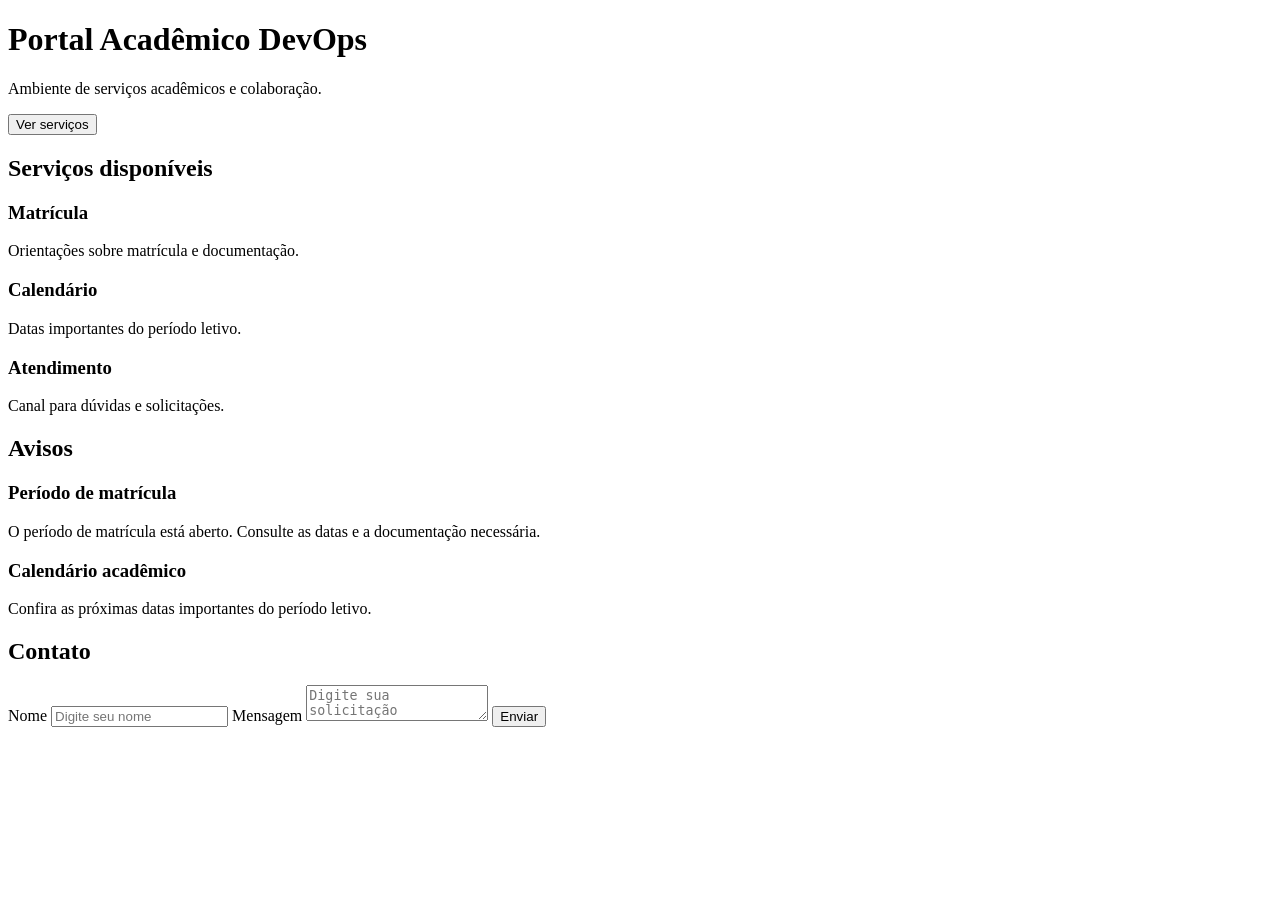
==== index.html @ 6ebe955c "Área de avisos incluída Foi incluída uma section para a área de avisos entre a section "serviços" e " ====
<!DOCTYPE html>
<html lang="en">

<head>
    <meta charset="UTF-8">
    <meta name="viewport" content="width=device-width, initial-scale=1.0">
    <title>Document</title>
</head>

<body>
    <header class="topo">
        <h1>Portal Acadêmico DevOps</h1>
        <p>Ambiente de serviços acadêmicos e colaboração.</p>
        <button id="botaoDestaque">Ver serviços</button>
    </header>
    <main>
        <section id="servicos" class="secao">
            <h2>Serviços disponíveis</h2>
            <div class="cards">
                <article class="card">
                    <h3>Matrícula</h3>
                    <p>Orientações sobre matrícula e documentação.</p>
                </article>
                <article class="card">
                    <h3>Calendário</h3>
                    <p>Datas importantes do período letivo.</p>
                </article>
                <article class="card">
                    <h3>Atendimento</h3>
                    <p>Canal para dúvidas e solicitações.</p>
                </article>
            </div>
        </section>
        <section id="avisos" class="secao">
			<h2>Avisos</h2>
			<div class="avisos">
				<article class="aviso">
					<h3>Período de matrícula</h3>
					<p>O período de matrícula está aberto. Consulte as datas e a documentação necessária.</p>
				</article>
				<article class="aviso">
					<h3>Calendário acadêmico</h3>
					<p>Confira as próximas datas importantes do período letivo.</p>
				</article>
			</div>
		</section>        
        <section class="secao">
            <h2>Contato</h2>
            <form id="formContato">
                <label for="nome">Nome</label>
                <input id="nome" type="text" placeholder="Digite seu nome">
                <label for="mensagem">Mensagem</label>
                <textarea id="mensagem" placeholder="Digite sua solicitação"></textarea>
                <button type="submit">Enviar</button>
            </form>
            <p id="resposta"></p>
        </section>
    </main>
    <script src="script.js"></script>
</body>

</html>
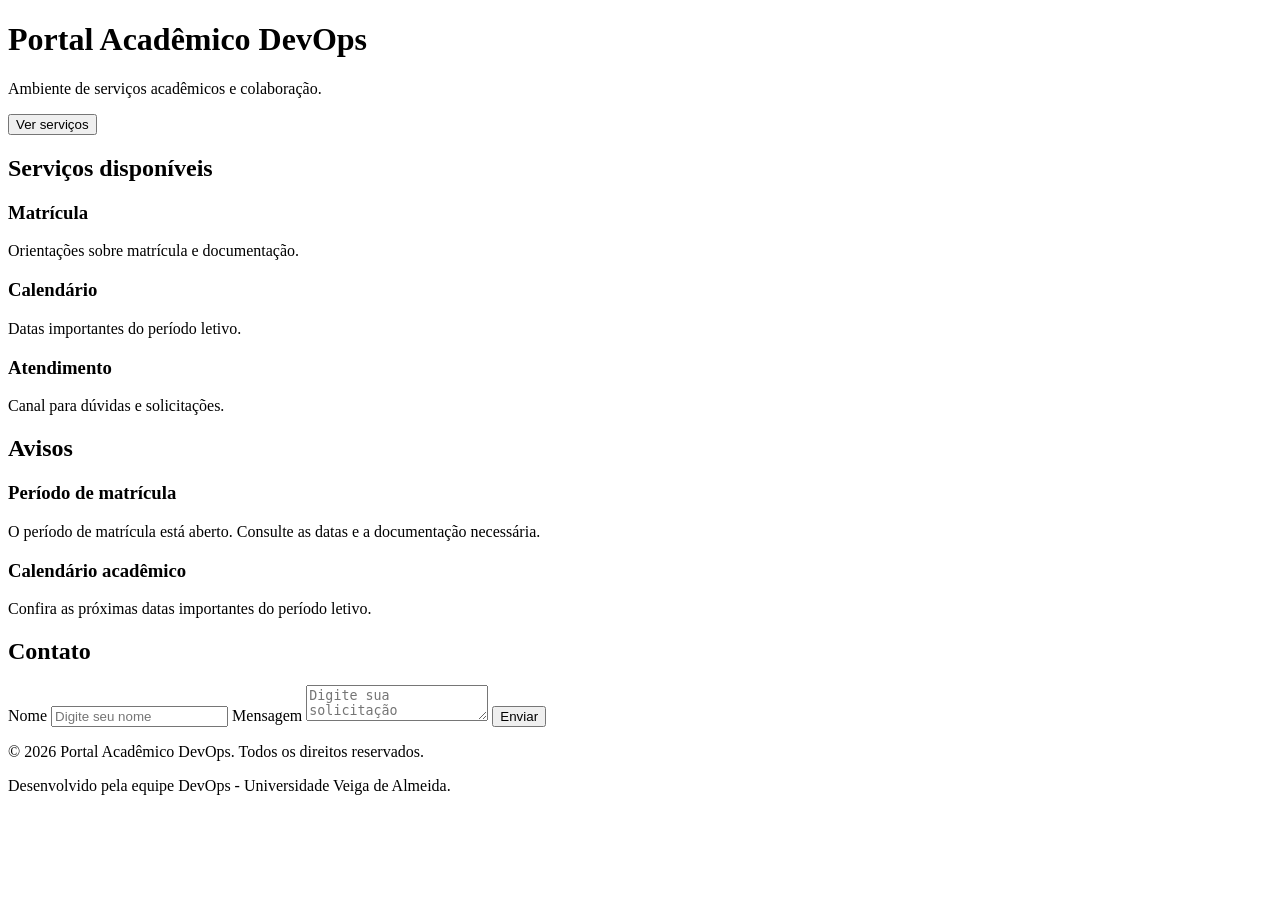
==== commit 4e779539: "Incluído rodapé Incluída um rodapé com informações adicionais sobre o projeto e sobre a equipe." ====
--- a/index.html
+++ b/index.html
@@ -56,6 +56,10 @@
             <p id="resposta"></p>
         </section>
     </main>
+	<footer class="rodape">
+        <p>&copy; 2026 Portal Acadêmico DevOps. Todos os direitos reservados.</p>
+        <p>Desenvolvido pela equipe DevOps - Universidade Veiga de Almeida.</p>
+    </footer>
     <script src="script.js"></script>
 </body>
 
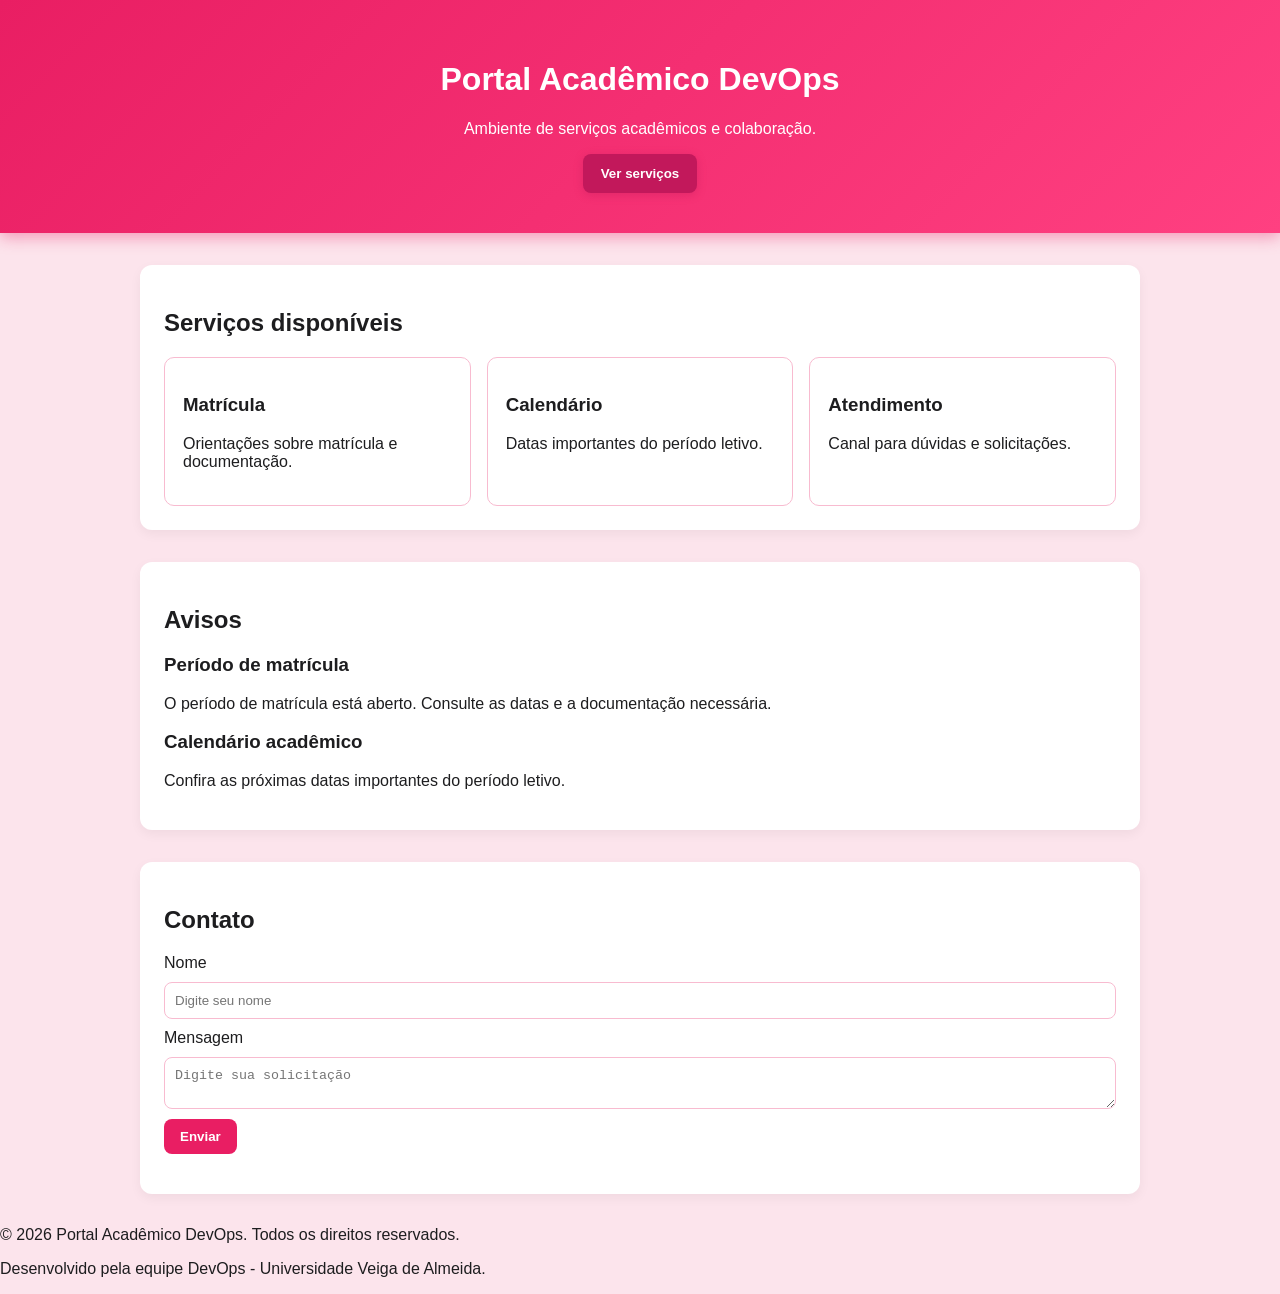
==== commit 605a7ed0: "Merge pull request #2 from KaykeMoraes/feature/estrutura" ====
--- a/index.html
+++ b/index.html
@@ -2,9 +2,10 @@
 <html lang="en">
 
 <head>
-    <meta charset="UTF-8">
-    <meta name="viewport" content="width=device-width, initial-scale=1.0">
-    <title>Document</title>
+  <meta charset="UTF-8">
+  <meta name="viewport" content="width=device-width, initial-scale=1.0">
+  <title>Portal Acadêmico DevOps</title>
+  <link rel="stylesheet" href="style.css">
 </head>
 
 <body>
--- a/style.css
+++ b/style.css
@@ -0,0 +1,102 @@
+* {
+  box-sizing: border-box;
+}
+
+body {
+  margin: 0;
+  font-family: Arial, sans-serif;
+  background: #fce4ec; 
+  color: #1d1d1f;
+}
+
+
+.topo {
+  
+  background: linear-gradient(135deg, #e91e63, #ff4081); 
+  /* Sombra para dar profundidade e separar do conteúdo */
+  box-shadow: 0 4px 15px rgba(233, 30, 99, 0.4); 
+  color: white;
+  padding: 40px 24px;
+  text-align: center;
+}
+
+.topo button {
+  background: #c2185b; 
+  color: white;
+  border: none;
+  padding: 12px 18px;
+  border-radius: 8px;
+  cursor: pointer;
+  font-weight: bold;
+  box-shadow: 0 2px 8px rgba(194, 24, 91, 0.4);
+  transition: all 0.3s ease; 
+}
+
+.topo button:hover {
+  background: #880e4f;
+  transform: translateY(-2px); 
+  box-shadow: 0 6px 12px rgba(194, 24, 91, 0.6); 
+}
+
+
+.secao {
+  width: min(1000px, 92%);
+  margin: 32px auto;
+  background: white;
+  padding: 24px;
+  border-radius: 12px;
+  box-shadow: 0 4px 12px rgba(0, 0, 0, 0.05);
+}
+
+.cards {
+  display: grid;
+  grid-template-columns: repeat(3, 1fr);
+  gap: 16px;
+}
+
+.card {
+  border: 1px solid #f8bbd0; 
+  padding: 18px;
+  border-radius: 10px;
+  background: #ffffff;
+}
+
+form {
+  display: grid;
+  gap: 10px;
+}
+
+input, textarea {
+  width: 100%;
+  padding: 10px;
+  border: 1px solid #f8bbd0;
+  border-radius: 8px;
+  outline: none;
+  transition: border-color 0.3s ease;
+}
+
+input:focus, textarea:focus {
+  border-color: #e91e63;
+}
+
+form button {
+  width: fit-content;
+  padding: 10px 16px;
+  background: #e91e63; 
+  color: white;
+  border: none;
+  border-radius: 8px;
+  cursor: pointer;
+  font-weight: bold;
+  transition: background 0.3s ease;
+}
+
+form button:hover {
+  background: #c2185b;
+}
+
+@media (max-width: 700px) {
+  .cards { 
+    grid-template-columns: 1fr; 
+  }
+}
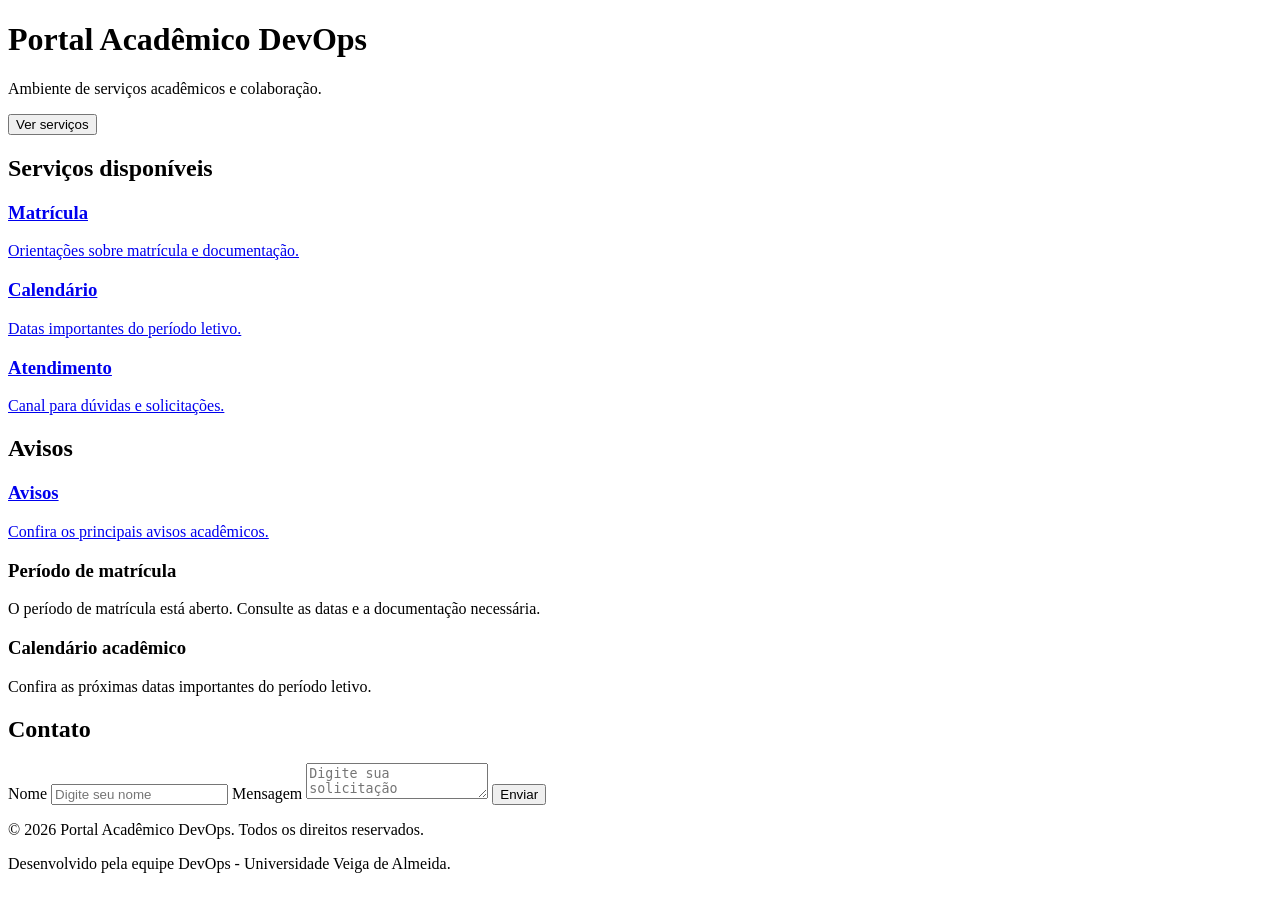
==== commit d74e39e7: "Adicionado o link para as solicitadas Adicionados os links para paginas de matricula, calendários, a" ====
--- a/index.html
+++ b/index.html
@@ -2,10 +2,9 @@
 <html lang="en">
 
 <head>
-  <meta charset="UTF-8">
-  <meta name="viewport" content="width=device-width, initial-scale=1.0">
-  <title>Portal Acadêmico DevOps</title>
-  <link rel="stylesheet" href="style.css">
+    <meta charset="UTF-8">
+    <meta name="viewport" content="width=device-width, initial-scale=1.0">
+    <title>Document</title>
 </head>
 
 <body>
@@ -18,23 +17,27 @@
         <section id="servicos" class="secao">
             <h2>Serviços disponíveis</h2>
             <div class="cards">
-                <article class="card">
-                    <h3>Matrícula</h3>
-                    <p>Orientações sobre matrícula e documentação.</p>
-                </article>
-                <article class="card">
-                    <h3>Calendário</h3>
-                    <p>Datas importantes do período letivo.</p>
-                </article>
-                <article class="card">
-                    <h3>Atendimento</h3>
-                    <p>Canal para dúvidas e solicitações.</p>
-                </article>
+                <a href="matricula.html" class="card">
+   					 <h3>Matrícula</h3>
+   					 <p>Orientações sobre matrícula e documentação.</p>
+				</a>
+                <a href="calendario.html" class="card">
+   		 			<h3>Calendário</h3>
+   			 		<p>Datas importantes do período letivo.</p>
+				</a>
+                <a href="atendimento.html" class="card">
+    				<h3>Atendimento</h3>
+    				<p>Canal para dúvidas e solicitações.</p>
+				</a>
             </div>
         </section>
         <section id="avisos" class="secao">
 			<h2>Avisos</h2>
 			<div class="avisos">
+				<a href="avisos.html" class="card">
+    				<h3>Avisos</h3>
+    				<p>Confira os principais avisos acadêmicos.</p>
+				</a>
 				<article class="aviso">
 					<h3>Período de matrícula</h3>
 					<p>O período de matrícula está aberto. Consulte as datas e a documentação necessária.</p>
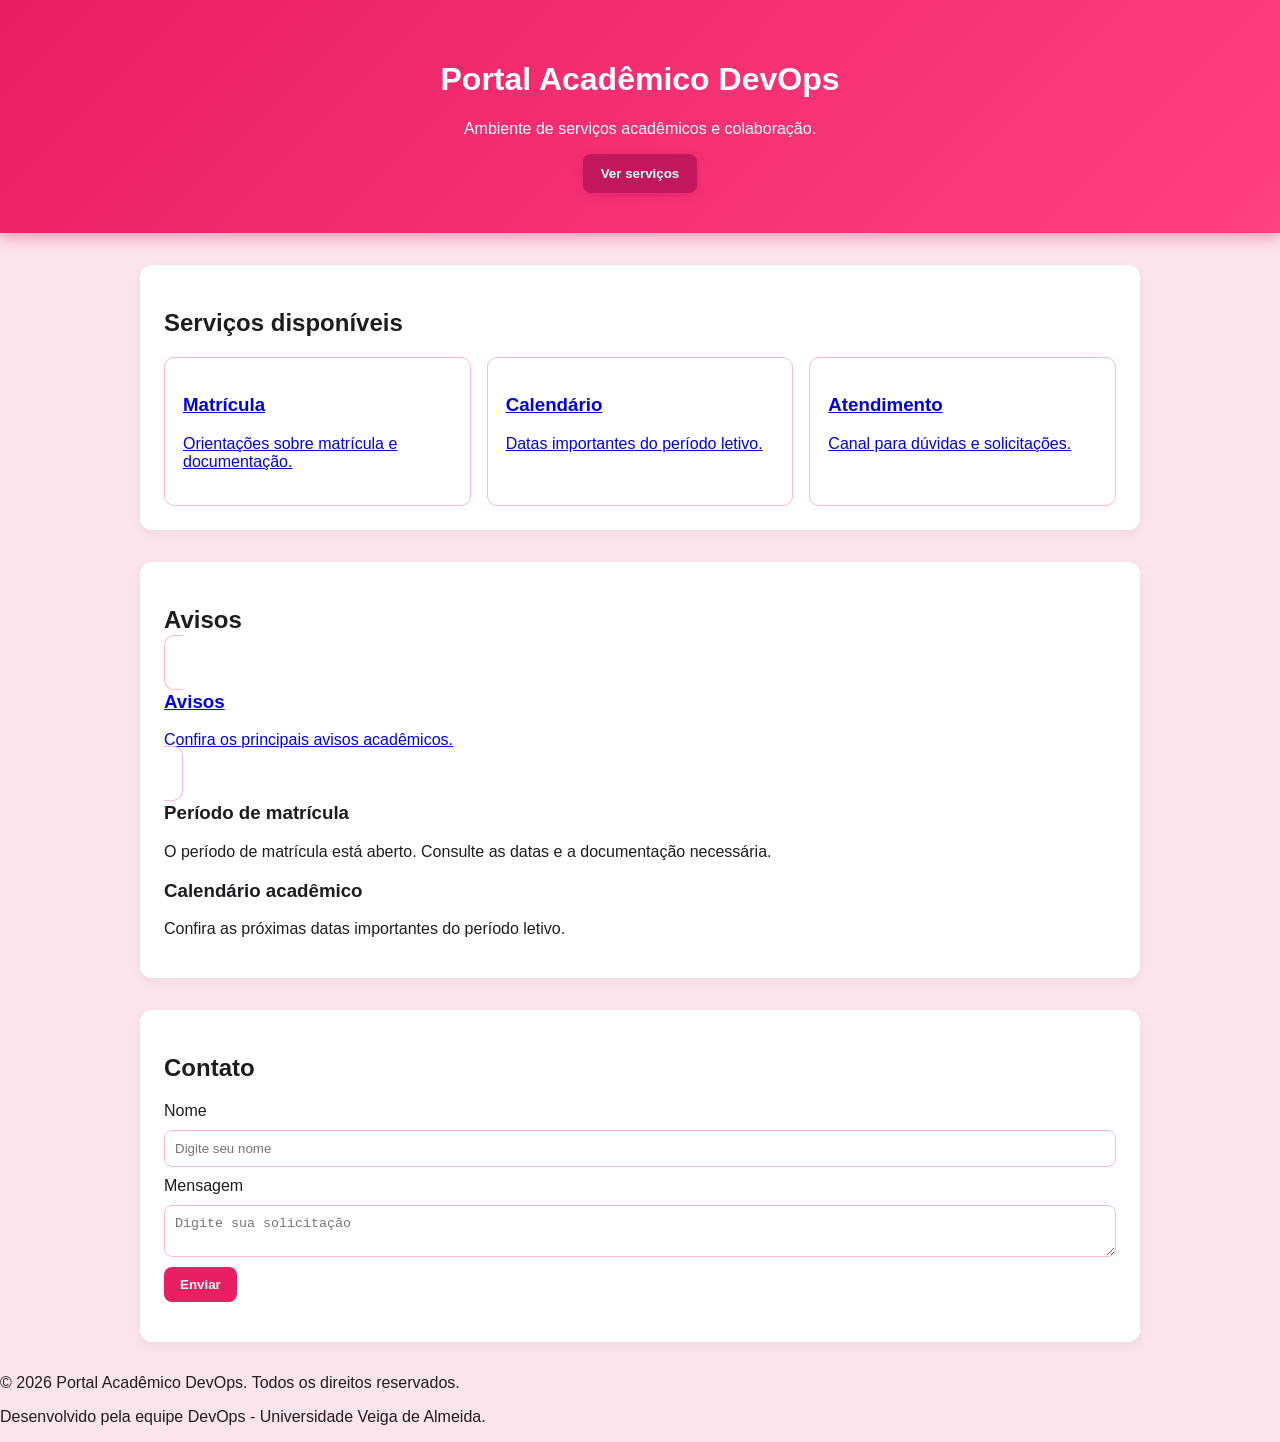
==== commit 88fd279e: "Add stylesheet link to index.html Added a link to the stylesheet in the head section." ====
--- a/index.html
+++ b/index.html
@@ -4,7 +4,8 @@
 <head>
     <meta charset="UTF-8">
     <meta name="viewport" content="width=device-width, initial-scale=1.0">
-    <title>Document</title>
+    <title>Portal Acadêmico DevOps</title>
+	<link rel="stylesheet" href="style.css">
 </head>
 
 <body>
--- a/style.css
+++ b/style.css
@@ -0,0 +1,99 @@
+* {
+  box-sizing: border-box;
+}
+
+body {
+  margin: 0;
+  font-family: Arial, sans-serif;
+  background: #fce4ec;
+  color: #1d1d1f;
+}
+
+
+.topo {
+  background: linear-gradient(135deg, #e91e63, #ff4081); 
+  /* Sombra para dar profundidade e separar do conteúdo */
+  box-shadow: 0 4px 15px rgba(233, 30, 99, 0.4); 
+  color: white;
+  padding: 40px 24px;
+  text-align: center;
+}
+
+.topo button {
+  background: #c2185b;
+  color: white;
+  border: none;
+  padding: 12px 18px;
+  border-radius: 8px;
+  cursor: pointer;
+  font-weight: bold;
+  box-shadow: 0 2px 8px rgba(194, 24, 91, 0.4);
+  transition: all 0.3s ease; 
+}
+
+.topo button:hover {
+  background: #880e4f;
+  transform: translateY(-2px); 
+  box-shadow: 0 6px 12px rgba(194, 24, 91, 0.6); 
+}
+
+
+.secao {
+  width: min(1000px, 92%);
+  margin: 32px auto;
+  background: white;
+  padding: 24px;
+  border-radius: 12px;
+  box-shadow: 0 4px 12px rgba(0, 0, 0, 0.05);
+}
+
+.cards {
+  display: grid;
+  grid-template-columns: repeat(3, 1fr);
+  gap: 16px;
+}
+
+.card {
+  border: 1px solid #f8bbd0;
+  padding: 18px;
+  border-radius: 10px;
+  background: #ffffff;
+}
+
+form {
+  display: grid;
+  gap: 10px;
+}
+
+input, textarea {
+  width: 100%;
+  padding: 10px;
+  border: 1px solid #f8bbd0; /* Bordas dos inputs combinando com os cards */
+  border-radius: 8px;
+  outline: none;
+  transition: border-color 0.3s ease;
+}
+
+input:focus, textarea:focus {
+  border-color: #e91e63;
+}
+
+form button {
+  width: fit-content;
+  padding: 10px 16px;
+  background: #e91e63; /* Rosa principal no botão do formulário */
+  color: white;
+  border: none;
+  border-radius: 8px;
+  cursor: pointer;
+  font-weight: bold;
+  transition: background 0.3s ease;
+}
+
+form button:hover {
+  background: #c2185b;
+}
+
+@media (max-width: 700px) {
+  .cards { grid-template-columns: 1fr; }
+}
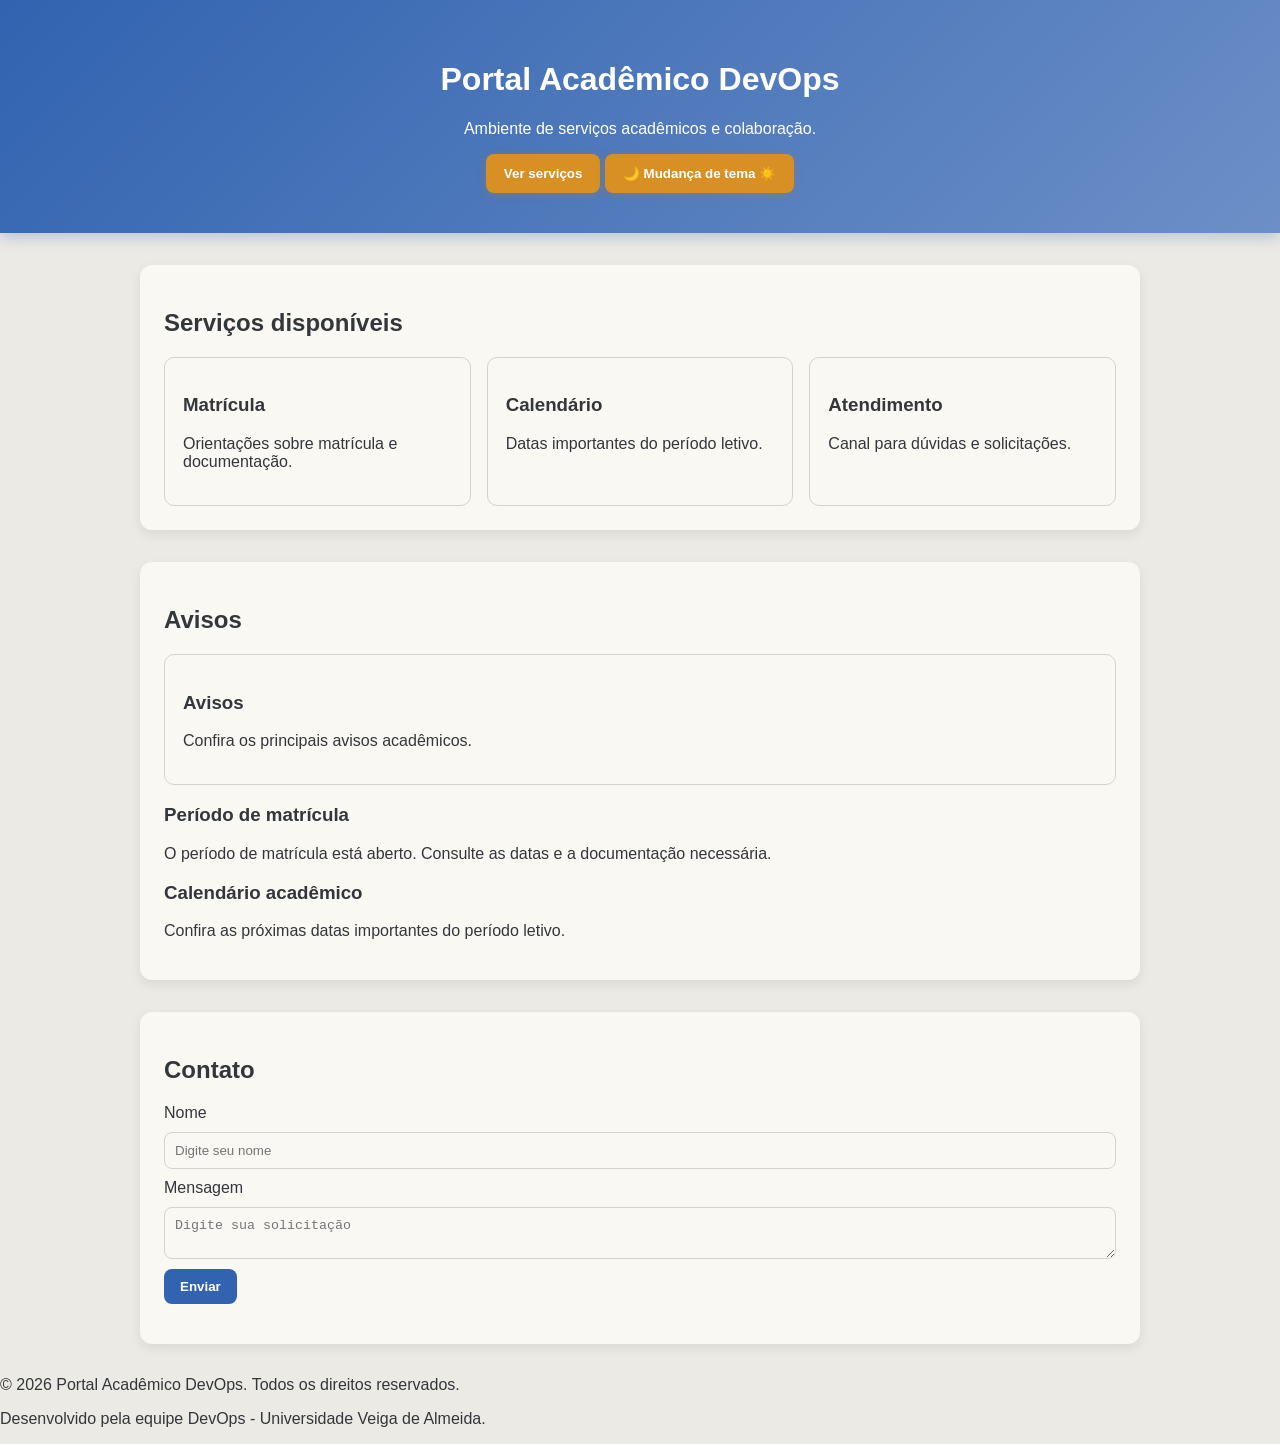
==== commit 9212c611: "Inclusão de botão para modo claro/escuro Inclusão de botão para modo claro/escuro" ====
--- a/index.html
+++ b/index.html
@@ -2,10 +2,10 @@
 <html lang="en">
 
 <head>
-    <meta charset="UTF-8">
-    <meta name="viewport" content="width=device-width, initial-scale=1.0">
-    <title>Portal Acadêmico DevOps</title>
-	<link rel="stylesheet" href="style.css">
+  <meta charset="UTF-8">
+  <meta name="viewport" content="width=device-width, initial-scale=1.0">
+  <title>Portal Acadêmico DevOps</title>
+  <link rel="stylesheet" href="style.css">
 </head>
 
 <body>
@@ -13,6 +13,7 @@
         <h1>Portal Acadêmico DevOps</h1>
         <p>Ambiente de serviços acadêmicos e colaboração.</p>
         <button id="botaoDestaque">Ver serviços</button>
+		<button id="botaoTema">🌙 Mudança de tema ☀️</button>
     </header>
     <main>
         <section id="servicos" class="secao">
--- a/style.css
+++ b/style.css
@@ -1,3 +1,33 @@
+:root {
+  --cor-primaria: #3163b0;
+  --cor-primaria-hover: #234a86;
+  --cor-primaria-escura: #1a3866;
+  --cor-secundaria: #6c8fc7;
+  --cor-acento: #d89024;
+  --cor-acento-hover: #d89024;
+  --cor-fundo: #eceae4;
+  --cor-fundo-secao: #faf8f3;
+  --cor-texto: #33363b;
+  --cor-borda: #d6d2c8;
+  --sombra-topo: rgba(49, 99, 176, 0.3);
+  --sombra-botao: rgba(184, 125, 36, 0.35);
+}
+
+body.tema-escuro {
+  --cor-primaria: #52525b;
+  --cor-primaria-hover: #71717a;
+  --cor-primaria-escura: #27272a;
+  --cor-secundaria: #8b8b93;
+  --cor-acento: #ffb300;
+  --cor-acento-hover: #ffd166;
+  --cor-fundo: #121212;
+  --cor-fundo-secao: #1e1e1e;
+  --cor-texto: #f1f1f3;
+  --cor-borda: #3a3a40;
+  --sombra-topo: rgba(0, 0, 0, 0.45);
+  --sombra-botao: rgba(240, 180, 41, 0.25);
+}
+
 * {
   box-sizing: border-box;
 }
@@ -5,46 +35,47 @@
 body {
   margin: 0;
   font-family: Arial, sans-serif;
-  background: #fce4ec;
-  color: #1d1d1f;
+  background: var(--cor-fundo);
+  color: var(--cor-texto);
+  transition: background 0.3s ease, color 0.3s ease;
 }
 
 
 .topo {
-  background: linear-gradient(135deg, #e91e63, #ff4081); 
-  /* Sombra para dar profundidade e separar do conteúdo */
-  box-shadow: 0 4px 15px rgba(233, 30, 99, 0.4); 
+  background: linear-gradient(135deg, var(--cor-primaria), var(--cor-secundaria));
+  box-shadow: 0 4px 15px var(--sombra-topo);
   color: white;
   padding: 40px 24px;
   text-align: center;
 }
 
 .topo button {
-  background: #c2185b;
+  background: var(--cor-acento);
   color: white;
   border: none;
   padding: 12px 18px;
   border-radius: 8px;
   cursor: pointer;
   font-weight: bold;
-  box-shadow: 0 2px 8px rgba(194, 24, 91, 0.4);
-  transition: all 0.3s ease; 
+  box-shadow: 0 2px 8px var(--sombra-botao);
+  transition: all 0.3s ease;
 }
 
 .topo button:hover {
-  background: #880e4f;
-  transform: translateY(-2px); 
-  box-shadow: 0 6px 12px rgba(194, 24, 91, 0.6); 
+  background: var(--cor-acento-hover);
+  transform: translateY(-2px);
+  box-shadow: 0 6px 12px var(--sombra-botao);
 }
 
 
 .secao {
   width: min(1000px, 92%);
   margin: 32px auto;
-  background: white;
+  background: var(--cor-fundo-secao);
   padding: 24px;
   border-radius: 12px;
-  box-shadow: 0 4px 12px rgba(0, 0, 0, 0.05);
+  box-shadow: 0 4px 12px rgba(0, 0, 0, 0.08);
+  transition: background 0.3s ease;
 }
 
 .cards {
@@ -54,10 +85,13 @@
 }
 
 .card {
-  border: 1px solid #f8bbd0;
+  display: block;
+  border: 1px solid var(--cor-borda);
   padding: 18px;
   border-radius: 10px;
-  background: #ffffff;
+  background: var(--cor-fundo-secao);
+  color: inherit;
+  text-decoration: none;
 }
 
 form {
@@ -68,20 +102,22 @@
 input, textarea {
   width: 100%;
   padding: 10px;
-  border: 1px solid #f8bbd0; /* Bordas dos inputs combinando com os cards */
+  border: 1px solid var(--cor-borda);
   border-radius: 8px;
   outline: none;
+  background: var(--cor-fundo-secao);
+  color: var(--cor-texto);
   transition: border-color 0.3s ease;
 }
 
 input:focus, textarea:focus {
-  border-color: #e91e63;
+  border-color: var(--cor-primaria);
 }
 
 form button {
   width: fit-content;
   padding: 10px 16px;
-  background: #e91e63; /* Rosa principal no botão do formulário */
+  background: var(--cor-primaria);
   color: white;
   border: none;
   border-radius: 8px;
@@ -91,7 +127,7 @@
 }
 
 form button:hover {
-  background: #c2185b;
+  background: var(--cor-primaria-hover);
 }
 
 @media (max-width: 700px) {
